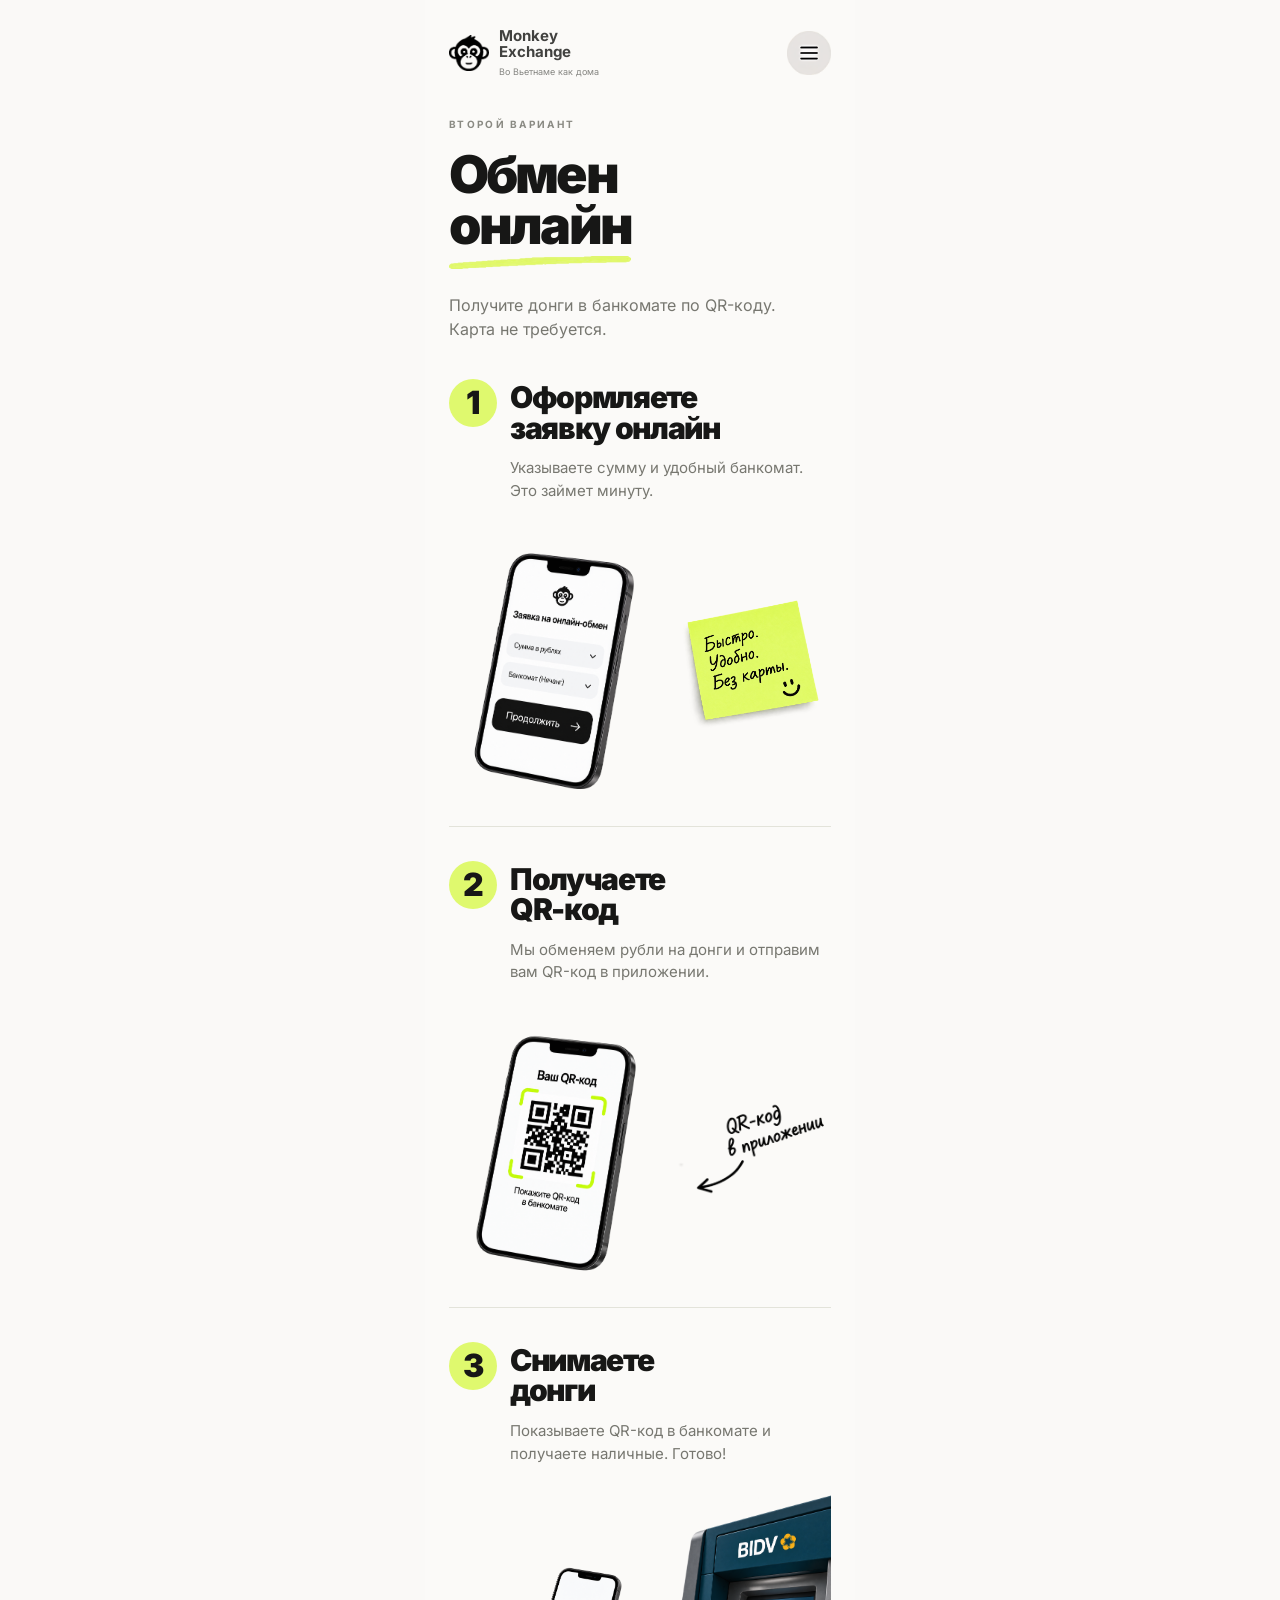
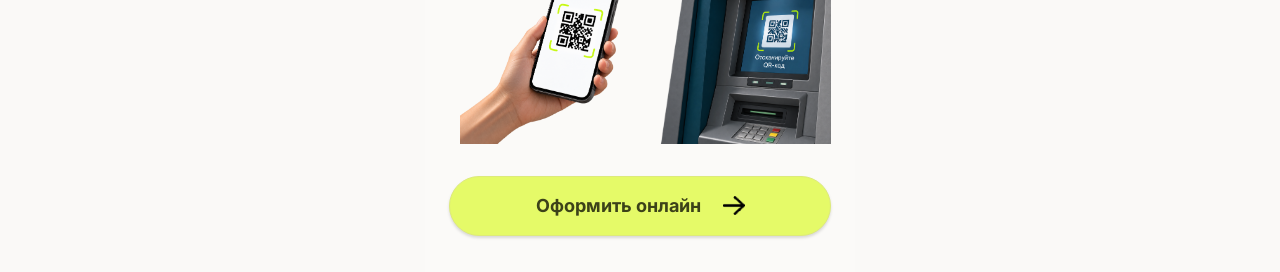
==== exchange.html @ efb4cc32 "Publish Monkey Exchange static website" ====
<!doctype html>
<html lang="ru">
<head>
  <meta charset="utf-8">
  <meta name="viewport" content="width=device-width, initial-scale=1">
  <meta name="theme-color" content="#fbfaf8">
  <meta name="description" content="Monkey Exchange — обмен рублей на донги во Вьетнаме.">
  <title>Обмен онлайн — Monkey Exchange</title>
  <link rel="icon" href="assets/logo.png" type="image/png">
  <link rel="stylesheet" href="styles.css">
</head>
<body>
 <div class="page exchange">
  <header class="header">
   <a class="brand" href="index.html" aria-label="Monkey Exchange — главная"><img src="assets/logo.png" alt="" width="40" height="36"><span><span class="brand-name">Monkey<br>Exchange</span><span class="tagline">Во Вьетнаме как дома</span></span></a>
   <details class="menu"><summary><span class="sr-only">Меню</span><img src="assets/menu.png" alt="" width="44" height="44"></summary><nav aria-label="Основная навигация"><a href="index.html">Главная</a>
<a href="steps.html">Доставка донгов</a>
<a href="exchange.html" aria-current="page">Обмен онлайн</a></nav></details>
  </header>
  <main>
<div class="intro"><p class="eyebrow">ВТОРОЙ ВАРИАНТ</p><h1>Обмен<br><span class="underlined">онлайн<img src="assets/lime-underline.png" alt=""></span></h1><p class="intro-description">Получите донги в банкомате по QR-коду. Карта не требуется.</p></div>
<ol class="step-list">
<li class="step"><div class="step-heading"><h2>Оформляете<br>заявку онлайн</h2></div><p class="step-description">Указываете сумму и удобный банкомат. Это займет минуту.</p><div class="step-art "><img class="phone" src="assets/exchange/online-order-phone.png" alt="Заявка на онлайн-обмен в телефоне" loading="lazy" decoding="async"><img class="art-note" src="assets/exchange/no-card-sticker.png" alt="Быстро. Удобно. Без карты." loading="lazy" decoding="async"></div></li>
<li class="step"><div class="step-heading"><h2>Получаете<br>QR-код</h2></div><p class="step-description">Мы обменяем рубли на донги и отправим вам QR-код в приложении.</p><div class="step-art "><img class="phone" src="assets/exchange/qr-code-phone.png" alt="QR-код для получения донгов" loading="lazy" decoding="async"><img class="art-note" src="assets/exchange/qr-code-note.png" alt="QR-код в приложении" loading="lazy" decoding="async"></div></li>
<li class="step"><div class="step-heading"><h2>Снимаете<br>донги</h2></div><p class="step-description">Показываете QR-код в банкомате и получаете наличные. Готово!</p><div class="step-art atm-art"><img class="hand-phone" src="assets/exchange/hand-with-qr-phone.png" alt="Телефон с QR-кодом в руке" loading="lazy" decoding="async"><img class="atm" src="assets/exchange/bidv-atm.png" alt="Банкомат BIDV" loading="lazy" decoding="async"></div></li>
</ol><button class="cta" type="button" disabled>Оформить онлайн<img src="assets/arrow-right.png" alt="" width="22" height="20"></button>
  </main>
 </div>
</body>
</html>
---- styles.css ----
@font-face {
  font-family:Inter;
  src:url('assets/inter-400.ttf') format('truetype');
  font-weight:400;
  font-display:swap
}


@font-face {
  font-family:Inter;
  src:url('assets/inter-600.ttf') format('truetype');
  font-weight:600;
  font-display:swap
}


@font-face {
  font-family:Inter;
  src:url('assets/inter-700.ttf') format('truetype');
  font-weight:700;
  font-display:swap
}


@font-face {
  font-family:Inter;
  src:url('assets/inter-900.ttf') format('truetype');
  font-weight:900;
  font-display:swap
}


:root {
  font-family:Inter,Arial,sans-serif;
  color:#171716;
  background:#eeede9;
  font-synthesis:none
}


* {
  box-sizing:border-box
}

body {
  margin:0;
  background:#FAF9F7;
}

h1,h2,p {
  margin:0
}

a {
  color:inherit;
  text-decoration:none
}

img {
  display:block;
  max-width:100%;
  height:auto
}

button {
  font:inherit
}


a:focus-visible,summary:focus-visible {
  outline:3px solid #657c00;
  outline-offset:5px
}


.page {
  width:100%;
  max-width:430px;
  min-height:100svh;
  margin-inline:auto;
  padding:28px 24px 36px;
  background:#fbfaf8
}


.header {
  position:relative;
  z-index:10;
  display:flex;
  align-items:center;
  justify-content:space-between;
  gap:16px;
  margin-bottom:40px
}


.brand {
  display:flex;
  align-items:center;
  gap:10px
}

.brand>img {
  width:40px;
  height:36px;
  object-fit:contain
}

.brand-name {
  display:block;
  font-size:15px;
  font-weight:700;
  line-height:1.08;
  color:#41413f
}

.tagline {
  display:block;
  font-size:9px;
  margin-top:6px;
  color:#858581
}


.menu summary {
  display:block;
  list-style:none;
  cursor:pointer;
  border-radius:50%
}

.menu summary::-webkit-details-marker {
  display:none
}

.menu summary img {
  width:44px;
  height:44px
}


.menu nav {
  position:absolute;
  right:0;
  top:calc(100% + 12px);
  width:min(250px,100%);
  padding:8px;
  background:#fbfaf8;
  border:1px solid #deded8;
  border-radius:18px;
  box-shadow:0 8px 24px #0002
}


.menu nav a {
  display:block;
  padding:14px;
  border-radius:10px;
  font-size:15px
}

.menu nav a:hover,.menu nav a[aria-current='page'] {
  background:#e5fa68
}


.sr-only {
  position:absolute;
  width:1px;
  height:1px;
  padding:0;
  margin:-1px;
  overflow:hidden;
  clip-path:inset(50%);
  white-space:nowrap;
  border:0
}


.home-title {
  font-size:clamp(56px,16.3vw,70px);
  font-weight:900;
  line-height:.94;
  letter-spacing:-.065em;
  text-align:center
}


.highlight {
  display:inline-block;
  margin-top:10px;
  padding:2px 9px 7px;
  border-radius:12px;
  background:#e5fa68;
  font-size:.83em;
  letter-spacing:-.055em
}

.country {
  display:block;
  margin-top:12px;
  font-size:.47em;
  font-weight:600;
  letter-spacing:-.04em
}


/* Only this decorative collage uses positioning;
   page sections stay in normal flow. */
.hero-art {
  position:relative;
}

.hero-art img {
  object-fit:contain
}


.hero-person {
  width:69%;
  height:100%;
  left:15%;
  top:0;
  z-index:2
}

.hero-flag {
  width:34%;
  height:52%;
  left:0;
  top:15%;
  z-index:0
}

.hero-rubles {
  width:36%;
  height:28%;
  left:0;
  bottom:14%;
  z-index:1
}

.hero-dongs {
  width:38%;
  height:30%;
  right:0;
  bottom:15%;
  z-index:1
}

.hero-sticker {
  width:30%;
  height:32%;
  right:0;
  top:0;
  z-index:3
}


.home-action {
  margin-top:22px
}

.cta {
  display:flex;
  align-items:center;
  justify-content:center;
  gap:22px;
  width:100%;
  min-height:60px;
  padding:16px 18px;
  border:1px solid #ddea7a;
  border-radius:32px;
  background:#e5fa68;
  box-shadow:0 2px 3px #0002;
  font-size:18px;
  font-weight:700;
  color:#3c4219;
  line-height:1.3
}

.cta img {
  width:22px;
  height:20px;
  flex-shrink:0;
  object-fit:contain
}

a.cta:hover {
  background:#dcf35b
}

.cta:disabled {
  opacity:1;
  cursor:default
}


.delivery-note {
  display:flex;
  align-items:center;
  justify-content:center;
  gap:10px;
  margin-top:20px;
  font-size:13px;
  line-height:1.5
}

.delivery-note img {
  width:18px;
  height:23px;
  object-fit:contain
}

.delivery-note span span {
  display:block;
  color:#71716c;
  font-size:12px
}


.stats {
  display:grid;
  grid-template-columns:repeat(3,minmax(0,1fr));
  gap:10px;
  margin-top:32px;
  padding-block:23px;
  border-block:1px solid #ddddd5
}

.stats>div {
  text-align:center
}

.stats>div+div {
  border-left:1px solid #ddddd5
}

.stats strong {
  display:block;
  font-size:18px;
  white-space:nowrap
}

.stats span {
  display:block;
  margin-top:5px;
  color:#858581;
  font-size:11px
}


.founder-notes {
  display:grid;
  grid-template-columns:1.1fr 1fr;
  gap:22px;
  align-items:center;
  margin-top:30px
}

.founder-notes img {
  width:100%;
  height:auto
}


.eyebrow {
  font-size:10px;
  line-height:1.5;
  font-weight:700;
  letter-spacing:.23em;
  color:#8a8a83;
  margin-bottom:18px
}

.intro h1 {
  word-spacing: .09em;
  font-size:clamp(42px,12vw,52px);
  font-weight:900;
  line-height:.98;
  letter-spacing:-.055em
}


.underlined {
  display:inline-block;
  position:relative;
  padding-bottom:17px
}

.underlined img {
  position:absolute;
  left:0;
  bottom:0;
  width:100%;
  height:13px
}

.intro-description {
  max-width:330px;
  margin-top:24px;
  color:#777770;
  font-size:16px;
  line-height:1.5
}


.step-list {
  list-style:none;
  padding:0;
  margin:38px 0 0;
  counter-reset:step
}

.step {
  counter-increment:step;
  margin-top:34px;
  padding-bottom:28px;
  border-bottom:1px solid #e3e3da
}

.step:first-child {
  margin-top:0
}

.step:last-child {
  border:0;
  padding-bottom:0
}


.step-heading {
  display:grid;
  grid-template-columns:48px minmax(0,1fr);
  align-items:start;
  gap:13px
}

.step-heading::before {
  content:counter(step);
  display:grid;
  place-items:center;
  width:48px;
  height:48px;
  border-radius:50%;
  background:#dff96e;
  font-size:32px;
  font-weight:900;
  line-height:1
}

.step h2 {
  padding-top:3px;
  font-size:clamp(25px,7vw,30px);
  font-weight:900;
  line-height:1.02;
  letter-spacing:-.045em
}

.step-description {
  margin:14px 0 0 61px;
  color:#777770;
  font-size:15px;
  line-height:1.5
}


.step-art {
  display:grid;
  grid-template-columns:1.25fr 1fr;
  gap:16px;
  align-items:center;
  margin-top:24px
}

.step-art img {
  width:100%;
  max-height:285px;
  object-fit:contain
}

.step-art .art-note {
  max-height:170px
}

.courier-art {
  grid-template-columns:1.4fr 1fr
}

.cash-art {
  display:block
}

.cash-art .cash {
  max-height:265px
}

.atm-art {
  gap:0;
  grid-template-columns:1fr 1fr;
  align-items:end
}

.atm-art .hand-phone {
  max-height:225px
}

.atm-art .atm {
  max-height:310px
}


.smile {
  width:29px;
  height:27px;
  margin:28px auto
}

.secondary-link {
  display:block;
  text-align:center;
  padding:14px 0;
  font-size:14px;
  line-height:1.5;
  text-decoration:underline;
  text-underline-offset:4px
}

.exchange .cta {
  margin-top:32px
}


@media(max-width:359px) {
  .page {
  padding-inline:18px
}

.step-heading {
  grid-template-columns:42px minmax(0,1fr);
  gap:10px
}

.step-heading::before {
  width:42px;
  height:42px;
  font-size:28px
}

.step-description {
  margin-left:52px
}

.stats strong {
  font-size:16px
}


}
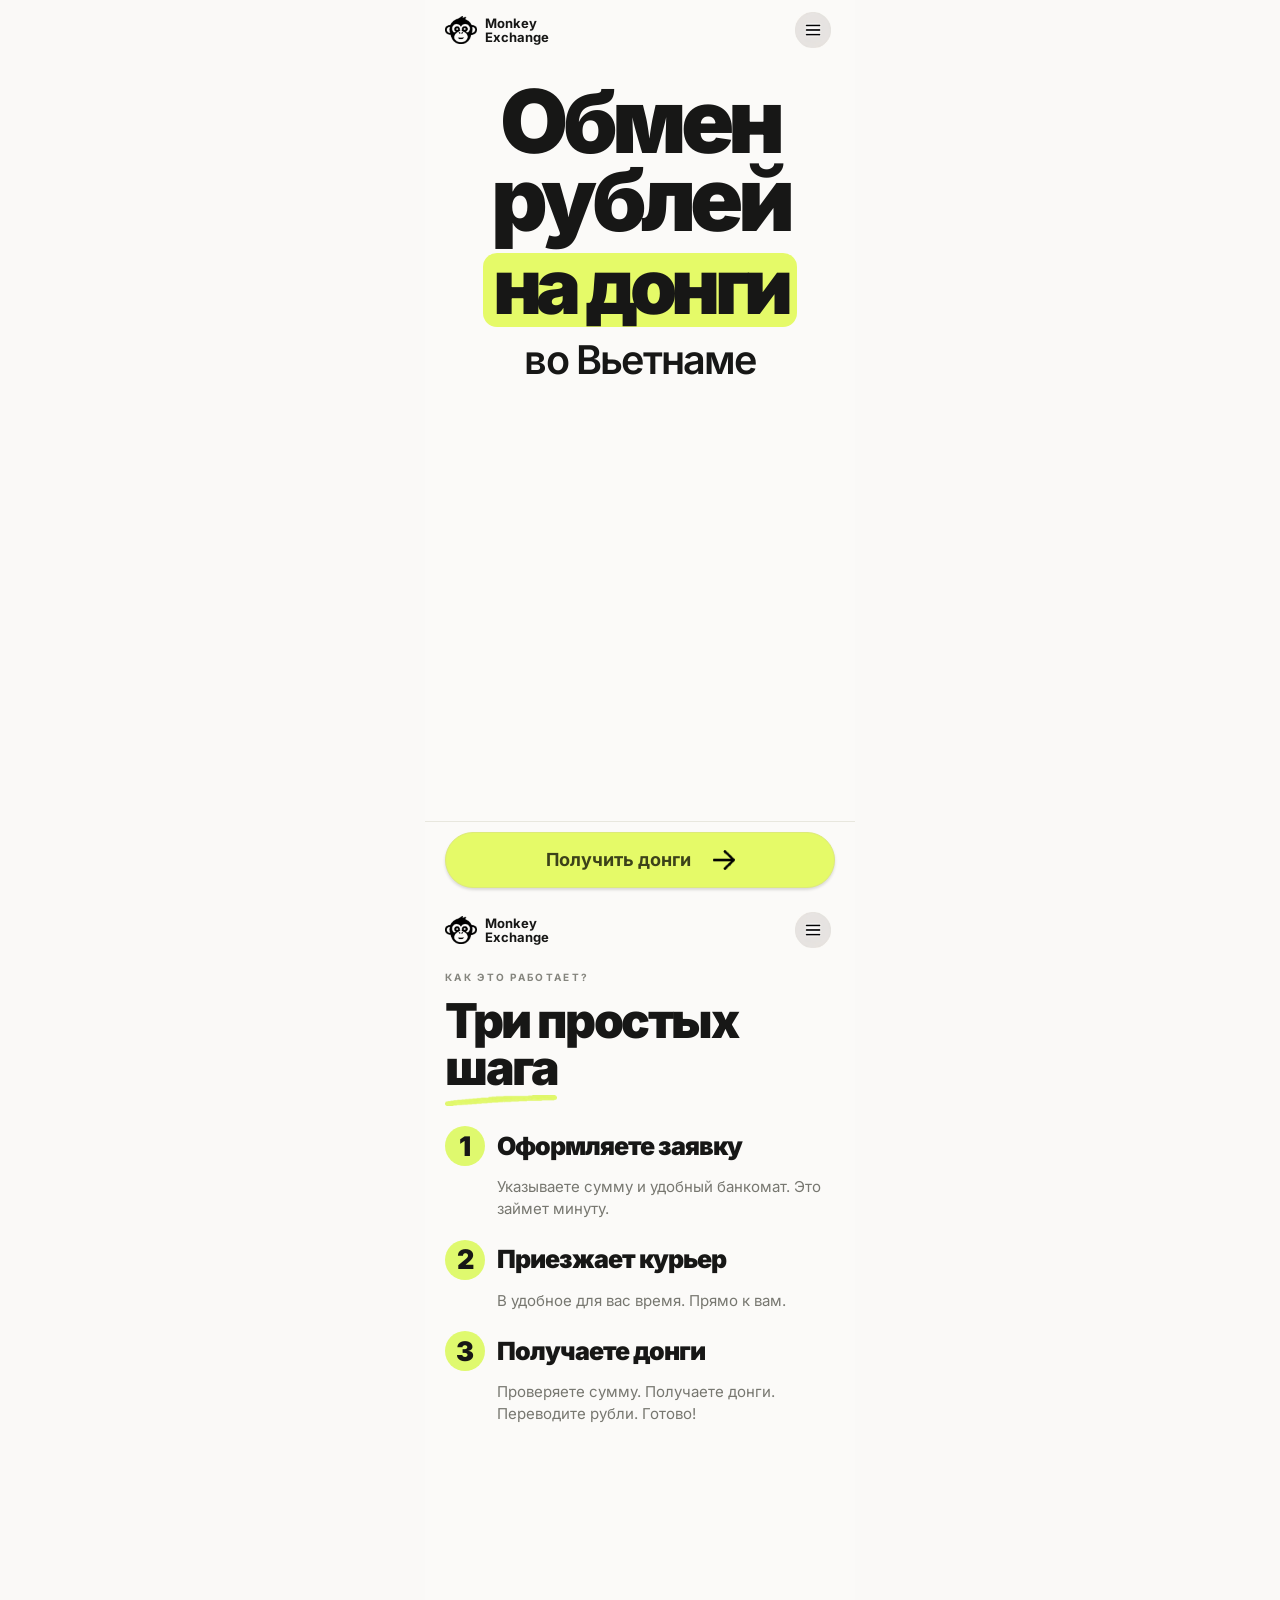
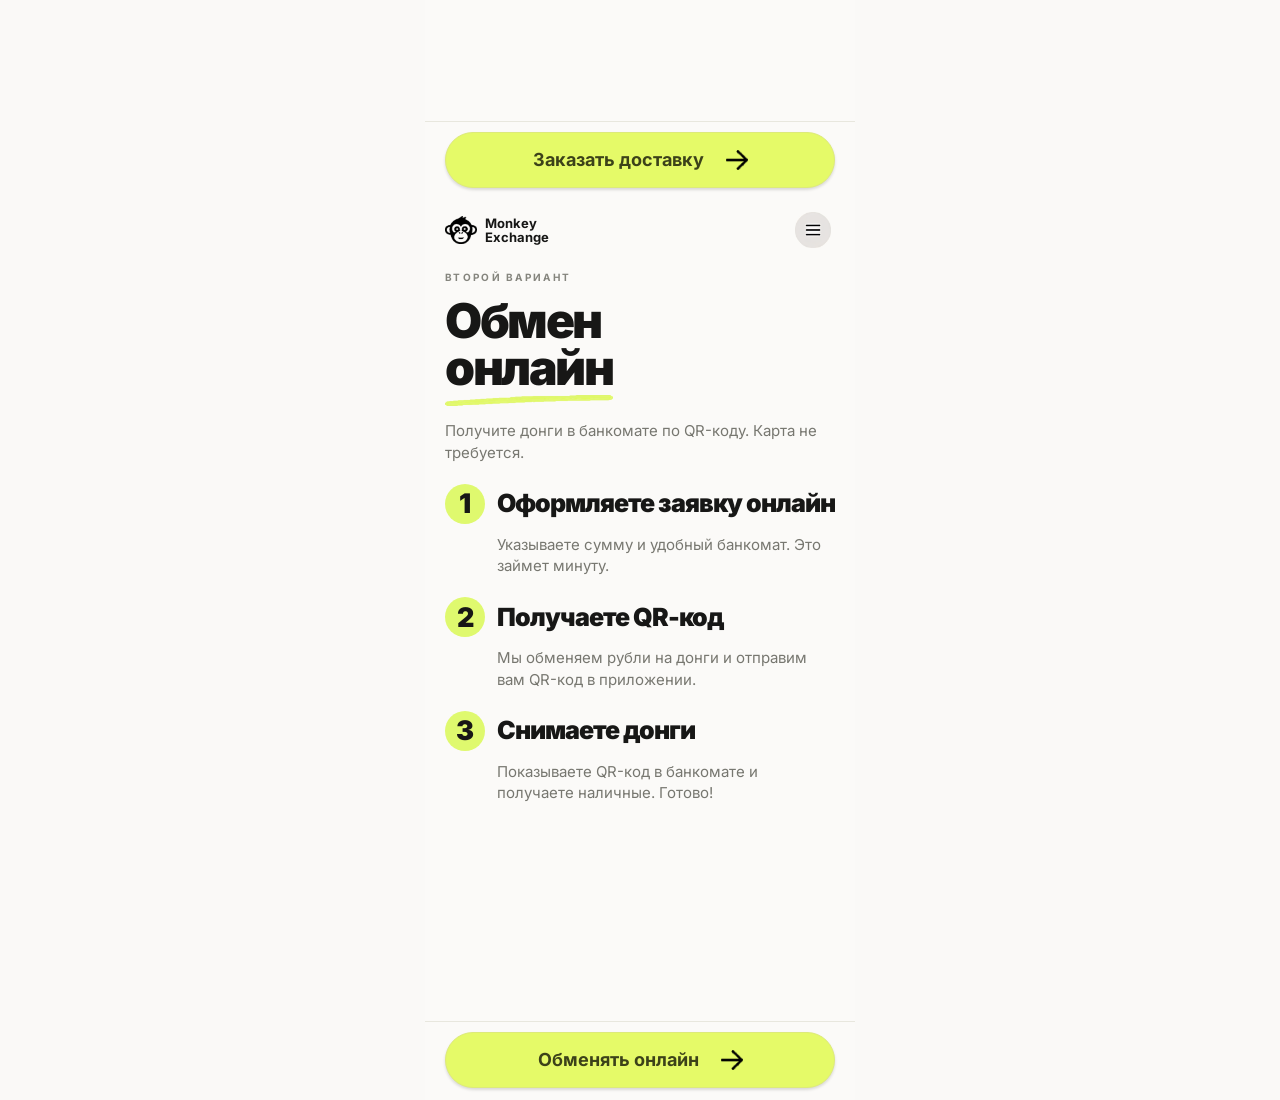
==== commit 47124dcc: "Combine landing sections with persistent Telegram actions" ====
--- a/exchange.html
+++ b/exchange.html
@@ -3,28 +3,8 @@
 <head>
   <meta charset="utf-8">
   <meta name="viewport" content="width=device-width, initial-scale=1">
-  <meta name="theme-color" content="#fbfaf8">
-  <meta name="description" content="Monkey Exchange — обмен рублей на донги во Вьетнаме.">
+  <meta http-equiv="refresh" content="0; url=index.html#online">
   <title>Обмен онлайн — Monkey Exchange</title>
-  <link rel="icon" href="assets/logo.png" type="image/png">
-  <link rel="stylesheet" href="styles.css">
 </head>
-<body>
- <div class="page exchange">
-  <header class="header">
-   <a class="brand" href="index.html" aria-label="Monkey Exchange — главная"><img src="assets/logo.png" alt="" width="40" height="36"><span><span class="brand-name">Monkey<br>Exchange</span><span class="tagline">Во Вьетнаме как дома</span></span></a>
-   <details class="menu"><summary><span class="sr-only">Меню</span><img src="assets/menu.png" alt="" width="44" height="44"></summary><nav aria-label="Основная навигация"><a href="index.html">Главная</a>
-<a href="steps.html">Доставка донгов</a>
-<a href="exchange.html" aria-current="page">Обмен онлайн</a></nav></details>
-  </header>
-  <main>
-<div class="intro"><p class="eyebrow">ВТОРОЙ ВАРИАНТ</p><h1>Обмен<br><span class="underlined">онлайн<img src="assets/lime-underline.png" alt=""></span></h1><p class="intro-description">Получите донги в банкомате по QR-коду. Карта не требуется.</p></div>
-<ol class="step-list">
-<li class="step"><div class="step-heading"><h2>Оформляете<br>заявку онлайн</h2></div><p class="step-description">Указываете сумму и удобный банкомат. Это займет минуту.</p><div class="step-art "><img class="phone" src="assets/exchange/online-order-phone.png" alt="Заявка на онлайн-обмен в телефоне" loading="lazy" decoding="async"><img class="art-note" src="assets/exchange/no-card-sticker.png" alt="Быстро. Удобно. Без карты." loading="lazy" decoding="async"></div></li>
-<li class="step"><div class="step-heading"><h2>Получаете<br>QR-код</h2></div><p class="step-description">Мы обменяем рубли на донги и отправим вам QR-код в приложении.</p><div class="step-art "><img class="phone" src="assets/exchange/qr-code-phone.png" alt="QR-код для получения донгов" loading="lazy" decoding="async"><img class="art-note" src="assets/exchange/qr-code-note.png" alt="QR-код в приложении" loading="lazy" decoding="async"></div></li>
-<li class="step"><div class="step-heading"><h2>Снимаете<br>донги</h2></div><p class="step-description">Показываете QR-код в банкомате и получаете наличные. Готово!</p><div class="step-art atm-art"><img class="hand-phone" src="assets/exchange/hand-with-qr-phone.png" alt="Телефон с QR-кодом в руке" loading="lazy" decoding="async"><img class="atm" src="assets/exchange/bidv-atm.png" alt="Банкомат BIDV" loading="lazy" decoding="async"></div></li>
-</ol><button class="cta" type="button" disabled>Оформить онлайн<img src="assets/arrow-right.png" alt="" width="22" height="20"></button>
-  </main>
- </div>
-</body>
+<body><p><a href="index.html#online">Перейти в раздел «Обмен онлайн»</a></p></body>
 </html>
